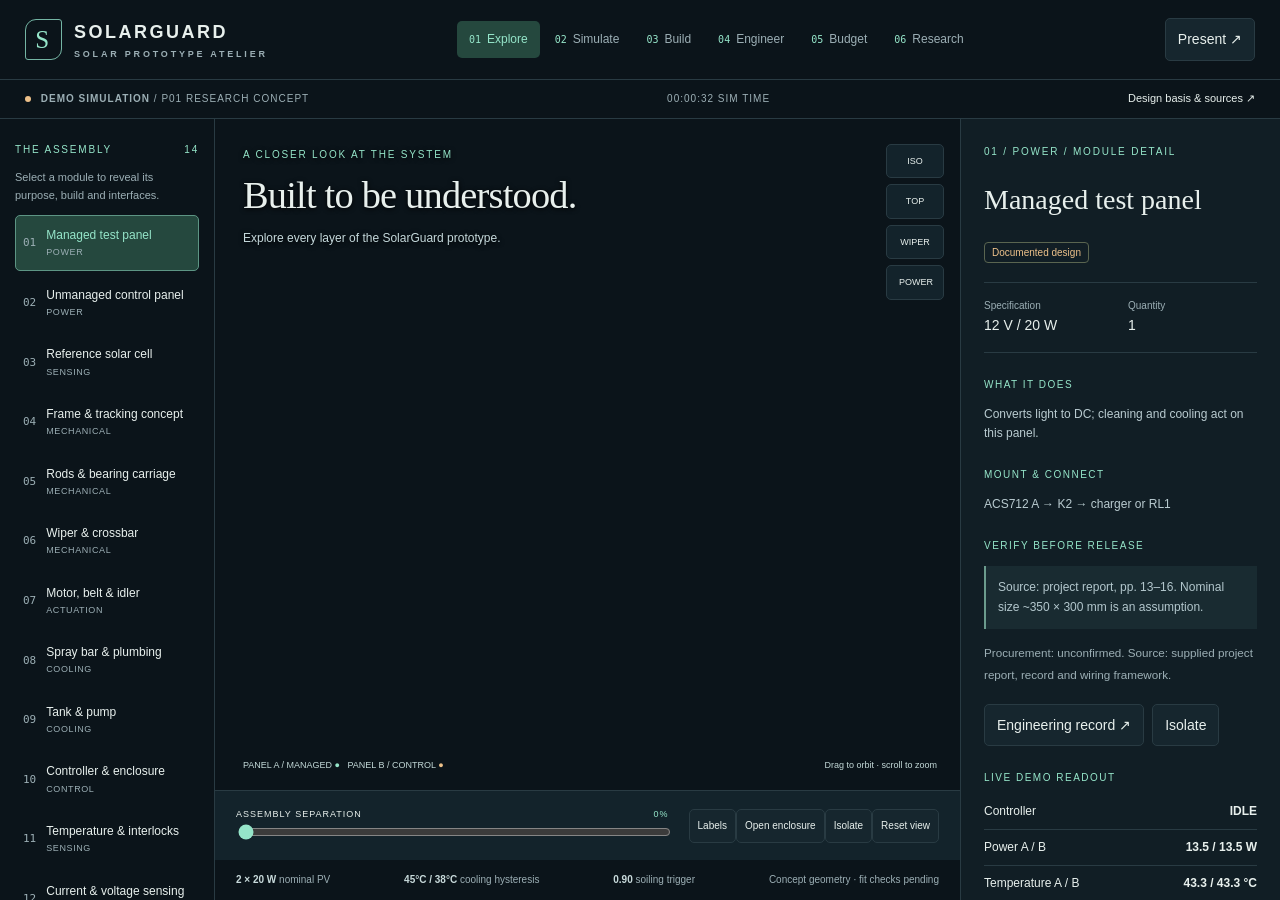
==== index.html @ 278e2b36 "Add SolarGuard website" ====
<!doctype html><html lang="en"><head><meta charset="utf-8"><meta name="viewport" content="width=device-width,initial-scale=1"><meta name="description" content="SolarGuard interactive solar cleaning and cooling prototype atelier"><title>SolarGuard · Solar Prototype Atelier</title><link rel="stylesheet" href="style.css"></head><body>
<header><a class="brand" href="#explore"><span class="mark">S</span><span>SOLARGUARD<small>SOLAR PROTOTYPE ATELIER</small></span></a><nav aria-label="Main navigation"></nav><button id="present">Present ↗</button></header>
<div class="ribbon"><span><i></i> <b id="source-status">DEMO SIMULATION</b> / P01 RESEARCH CONCEPT</span><span id="ribbon-clock">00:00:00</span><button id="sources">Design basis & sources ↗</button></div>
<main id="workspace"><aside class="parts"><div class="eyebrow">THE ASSEMBLY <span>14</span></div><p class="muted">Select a module to reveal its purpose, build and interfaces.</p><div id="part-list"></div><footer><div class="eyebrow">DESIGN INTENT</div><p>Cleaner panels.<br>Smarter decisions.<br>Measured trade-offs.</p><small>Documented design + browser demonstration. Physical validation pending.</small></footer></aside>
<section class="center"><div id="stage"><iframe src="twin.html" title="Interactive SolarGuard 3D assembly" id="twin"></iframe><div id="fallback" hidden></div><div class="stage-title"><div class="eyebrow">A CLOSER LOOK AT THE SYSTEM</div><h1>Built to be understood.</h1><p>Explore every layer of the SolarGuard prototype.</p></div><div class="camera-tools"><button data-camera="ov">ISO</button><button data-camera="top">TOP</button><button data-camera="cl">WIPER</button><button data-camera="el">POWER</button></div><div class="stage-caption"><span>PANEL A / MANAGED <b class="mint">●</b> &nbsp; PANEL B / CONTROL <b class="gold">●</b></span><span>Drag to orbit · scroll to zoom</span></div></div>
<div class="stage-controls"><label>ASSEMBLY SEPARATION <output id="explode-value">0%</output><input id="explode" type="range" min="0" max="100" value="0"></label><div><button id="labels">Labels</button><button id="xray">Open enclosure</button><button id="isolate">Isolate</button><button id="camera-reset">Reset view</button></div></div><div class="scene-footer"><span><b>2 × 20 W</b> nominal PV</span><span><b>45°C / 38°C</b> cooling hysteresis</span><span><b>0.90</b> soiling trigger</span><span>Concept geometry · fit checks pending</span></div></section>
<aside class="inspector" id="inspector"></aside></main>
<section id="content" hidden></section>
<div id="tour" hidden><span id="tour-progress"></span><button id="tour-prev">← Previous</button><button id="tour-next">Next chapter →</button><button id="fullscreen">Fullscreen</button><button id="tour-exit">Exit</button></div>
<dialog id="modal"><div class="modal-head"><span id="modal-title"></span><button id="modal-close" aria-label="Close dialog">✕</button></div><div id="modal-body"></div></dialog>
<div id="toast" role="status"></div><script type="module" src="app.js"></script></body></html>
---- style.css ----
:root{--bg:#0b141a;--panel:#111e25;--surface:#16262e;--line:#293b43;--text:#e8f0ed;--muted:#9cafb5;--mint:#95e5c9;--gold:#edc18a;--bad:#ff7a7a}*{box-sizing:border-box}body{margin:0;background:var(--bg);color:var(--text);font:14px/1.6 'Segoe UI',Arial,sans-serif}button,input,select{font:inherit}button,a{touch-action:manipulation}button{border:1px solid var(--line);color:var(--text);background:var(--surface);border-radius:5px;padding:9px 12px;cursor:pointer}button:hover{background:#244039;border-color:#6e9b8d}button:focus-visible,a:focus-visible,input:focus-visible,select:focus-visible{outline:2px solid var(--mint);outline-offset:3px}button.active{background:#25483e;color:var(--mint);border-color:#5d9584}button.primary{background:var(--mint);color:#102a25;font-weight:650}button.danger{border-color:var(--bad);color:var(--bad)}button:disabled{opacity:.45;cursor:not-allowed}a{color:var(--mint)}header{min-height:80px;padding:14px 25px;display:flex;align-items:center;justify-content:space-between;gap:20px;border-bottom:1px solid var(--line)}.brand{display:flex;align-items:center;gap:12px;text-decoration:none;color:var(--text);letter-spacing:2.5px;font-weight:600;font-size:18px}.brand small{display:block;letter-spacing:2.8px;color:var(--muted);font-size:9px}.mark{width:37px;height:41px;border:1px solid #74b5a4;border-radius:11px 3px;display:grid;place-items:center;color:var(--mint);font:25px Georgia,serif}nav{display:flex;gap:3px}nav button{border:0;background:transparent;color:var(--muted);font-size:12px}nav small{font:10px monospace;margin-right:6px;color:var(--mint)}.ribbon{height:39px;display:flex;gap:20px;justify-content:space-between;align-items:center;padding:0 25px;color:var(--muted);font-size:10px;letter-spacing:1px;border-bottom:1px solid var(--line)}.ribbon button{border:0;background:none;padding:0;font-size:11px}.ribbon i{display:inline-block;width:6px;height:6px;background:var(--gold);border-radius:50%;margin-right:6px}#workspace{display:grid;grid-template-columns:215px minmax(350px,1fr) 320px;height:calc(100dvh - 119px);min-height:600px}.parts{border-right:1px solid var(--line);padding:23px 15px;overflow:auto}.eyebrow{color:var(--mint);letter-spacing:1.8px;font-size:10px}.eyebrow span{float:right}.muted,small{color:var(--muted)}.parts p{font-size:11px}.part{display:flex;align-items:center;gap:10px;width:100%;border-color:transparent;text-align:left;font-size:12px;padding:10px 7px;margin-bottom:4px;background:transparent}.part em{font:11px monospace;color:var(--muted);font-style:normal}.part small{font-size:9px;display:block;letter-spacing:.6px}.parts footer{border-top:1px solid var(--line);margin-top:20px;padding-top:24px}.parts footer p{font:20px/1.5 Georgia;color:#b6ccc5}.center{min-width:0;display:flex;flex-direction:column}#stage{position:relative;min-height:360px;flex:1;background:radial-gradient(ellipse,#25444c,#101e27);overflow:hidden}iframe{border:0;width:100%;height:100%;position:absolute;inset:0}.stage-title{position:absolute;left:28px;top:28px;pointer-events:none;max-width:80%;text-shadow:0 1px 5px #000}h1{font:clamp(28px,3vw,42px)/1.15 Georgia,serif;font-weight:400;letter-spacing:-.8px;margin:10px 0}h2{font:30px/1.2 Georgia,serif;font-weight:400}h3{font-weight:500;font-size:18px}.stage-title p{font-size:12px;color:#c5d9dc}.camera-tools{position:absolute;right:16px;top:25px;display:flex;flex-direction:column;gap:6px}.camera-tools button{font-size:9px;width:58px;background:#14252ee8}.stage-caption{position:absolute;bottom:18px;left:28px;right:23px;display:flex;justify-content:space-between;font-size:9px;color:#c3d9d8;pointer-events:none}.stage-controls{padding:16px 21px;display:flex;align-items:center;gap:20px;background:#13232b;border-top:1px solid var(--line)}.stage-controls label{flex:1;font-size:9px;letter-spacing:1px}.stage-controls output{float:right;color:var(--mint)}input[type=range]{width:100%;accent-color:var(--mint)}.stage-controls button{font-size:10px;padding:8px}.scene-footer{display:flex;flex-wrap:wrap;justify-content:space-between;gap:8px;padding:12px 21px;font-size:10px;color:var(--muted)}.scene-footer b{color:#c8dadb}.inspector{background:var(--panel);border-left:1px solid var(--line);overflow:auto;padding:25px 23px}.inspector h2{font-size:28px}.pill{font-size:10px;border:1px solid #5a6550;color:var(--gold);padding:4px 7px;border-radius:4px}.section-label{font-size:10px;letter-spacing:1.5px;color:var(--mint);margin:24px 0 8px}.detail{font-size:12px;color:#b9cbd0}.info-note{font-size:12px;padding:12px;background:#192b31;border-left:2px solid #6b9b8d;color:#b3c7cd}.spec-grid{display:grid;grid-template-columns:1fr 1fr;gap:15px;border-block:1px solid var(--line);padding:15px 0;margin:20px 0}.spec-grid small{display:block;font-size:10px}.mint{color:var(--mint)}.gold{color:var(--gold)}#content{max-width:1420px;margin:auto;padding:38px 36px 80px}.page-head{display:flex;justify-content:space-between;align-items:end;gap:24px;margin-bottom:28px}.page-head p{max-width:780px;color:var(--muted)}.grid{display:grid;grid-template-columns:repeat(2,minmax(0,1fr));gap:24px}.grid.three{grid-template-columns:repeat(3,minmax(0,1fr))}.panel{background:var(--panel);border:1px solid var(--line);padding:24px;border-radius:6px}.panel h3{margin:0 0 16px}.controls{display:grid;grid-template-columns:1fr 1fr;gap:15px}.control label{display:flex;justify-content:space-between;font-size:12px;color:var(--muted)}.buttons{display:flex;gap:8px;flex-wrap:wrap;margin:18px 0}.metrics{display:grid;grid-template-columns:repeat(4,1fr);gap:20px;margin:20px 0}.metric{border-top:1px solid var(--line);padding-top:12px}.metric strong{font:28px Georgia;color:var(--mint);display:block}.metric small{font-size:11px}.readout{font:38px Georgia;color:var(--mint)}.row{display:flex;justify-content:space-between;gap:14px;border-bottom:1px solid var(--line);padding:8px 0;font-size:12px}.chart{width:100%;height:220px;background:#0c1920;border:1px solid var(--line)}select,input[type=number],input[type=text],input[type=search]{color:var(--text);background:var(--surface);border:1px solid var(--line);padding:8px;border-radius:4px;max-width:100%}.check{display:flex;align-items:start;gap:16px;padding:18px 0;border-bottom:1px solid var(--line)}input[type=checkbox]{accent-color:var(--mint);width:18px;height:18px}.check small{display:block}.table-wrap{overflow:auto}table{width:100%;border-collapse:collapse;font-size:12px;text-align:left}th{font-size:10px;color:var(--muted);text-transform:uppercase;letter-spacing:1px;font-weight:500}td,th{padding:13px 9px;border-bottom:1px solid var(--line)}td input{width:86px}td select{font-size:11px}.diagram{width:100%;border:1px solid var(--line);cursor:zoom-in}.roadmap{display:grid;grid-template-columns:repeat(6,1fr);gap:1px;background:var(--line);margin:26px 0}.roadmap div{background:var(--panel);padding:20px 14px}.roadmap b{font:22px Georgia;color:var(--gold);display:block}.roadmap input{width:100%;font-size:11px;margin-top:15px}pre{white-space:pre-wrap;overflow-wrap:anywhere;font:12px/1.7 monospace;color:var(--muted)}dialog{width:min(1050px,94vw);max-height:90dvh;background:var(--panel);color:var(--text);border:1px solid #4b686e;border-radius:10px;padding:0}dialog::backdrop{background:#030a10ba;backdrop-filter:blur(5px)}.modal-head{display:flex;justify-content:space-between;align-items:center;padding:16px 24px;border-bottom:1px solid var(--line)}#modal-body{padding:26px}#modal-body img{max-width:100%;height:auto}#modal-body iframe{position:relative;height:65vh}#tour{position:fixed;bottom:15px;left:50%;transform:translateX(-50%);display:flex;align-items:center;gap:10px;background:#0b1a20ef;border:1px solid #456660;border-radius:8px;padding:12px;z-index:20;white-space:nowrap}#tour-progress{font:12px monospace;color:var(--mint)}#toast{position:fixed;right:20px;bottom:20px;max-width:350px;padding:12px 18px;background:var(--surface);border:1px solid var(--mint);z-index:50;display:none}.log{max-height:180px;overflow:auto;font:11px/1.7 monospace;color:var(--muted)}#fallback{position:absolute;inset:120px 30px 70px;display:grid;grid-template-columns:1fr 1fr;gap:12px;background:#111e25;padding:20px;overflow:auto}#fallback button{background:linear-gradient(135deg,#1a5a9a,#0e386a)}.tour-title{border-left:2px solid var(--mint);padding-left:20px;margin-bottom:20px}.empty{padding:30px;color:var(--muted);border:1px dashed var(--line)}[hidden]{display:none!important}@media(max-width:1150px){#workspace{grid-template-columns:180px minmax(300px,1fr) 280px}.stage-controls{flex-wrap:wrap}.stage-controls label{min-width:100%}header{gap:8px;padding:14px}nav small{display:none}nav button{padding:8px}.metrics{grid-template-columns:repeat(2,1fr)}}@media(max-width:900px){#workspace{grid-template-columns:minmax(300px,1fr) 280px}.parts{display:none}nav{order:3;width:100%;justify-content:space-between}header{flex-wrap:wrap}.grid.three{grid-template-columns:1fr 1fr}.roadmap{grid-template-columns:repeat(3,1fr)}.ribbon span:nth-child(2){display:none}}@media(max-width:650px){#workspace{display:block;height:auto}.center{height:580px}.inspector{border-top:1px solid var(--line);border-left:0}#content{padding:28px 18px 90px}.grid,.grid.three{grid-template-columns:1fr}.page-head{display:block}.controls{grid-template-columns:1fr}.ribbon{padding:0 14px;font-size:8px}.ribbon button{font-size:9px}.stage-title{left:18px;top:20px;max-width:70%}.stage-title h1{font-size:28px}.stage-caption{left:18px;font-size:8px}.stage-caption span:last-child{display:none}.brand{font-size:15px}.roadmap{grid-template-columns:1fr 1fr}#tour{max-width:96vw;white-space:normal;gap:5px}#tour button{font-size:10px;padding:6px}#tour-progress{display:none}.panel{padding:18px}nav button{font-size:11px;padding:6px}#fallback{inset:120px 20px 40px}}@media(prefers-reduced-motion:reduce){*{scroll-behavior:auto!important;transition:none!important}}@media print{header,.ribbon,#tour,button{display:none!important}body{color:#111;background:white}.panel{background:white;color:#111;border:1px solid #999}#content{max-width:none}}
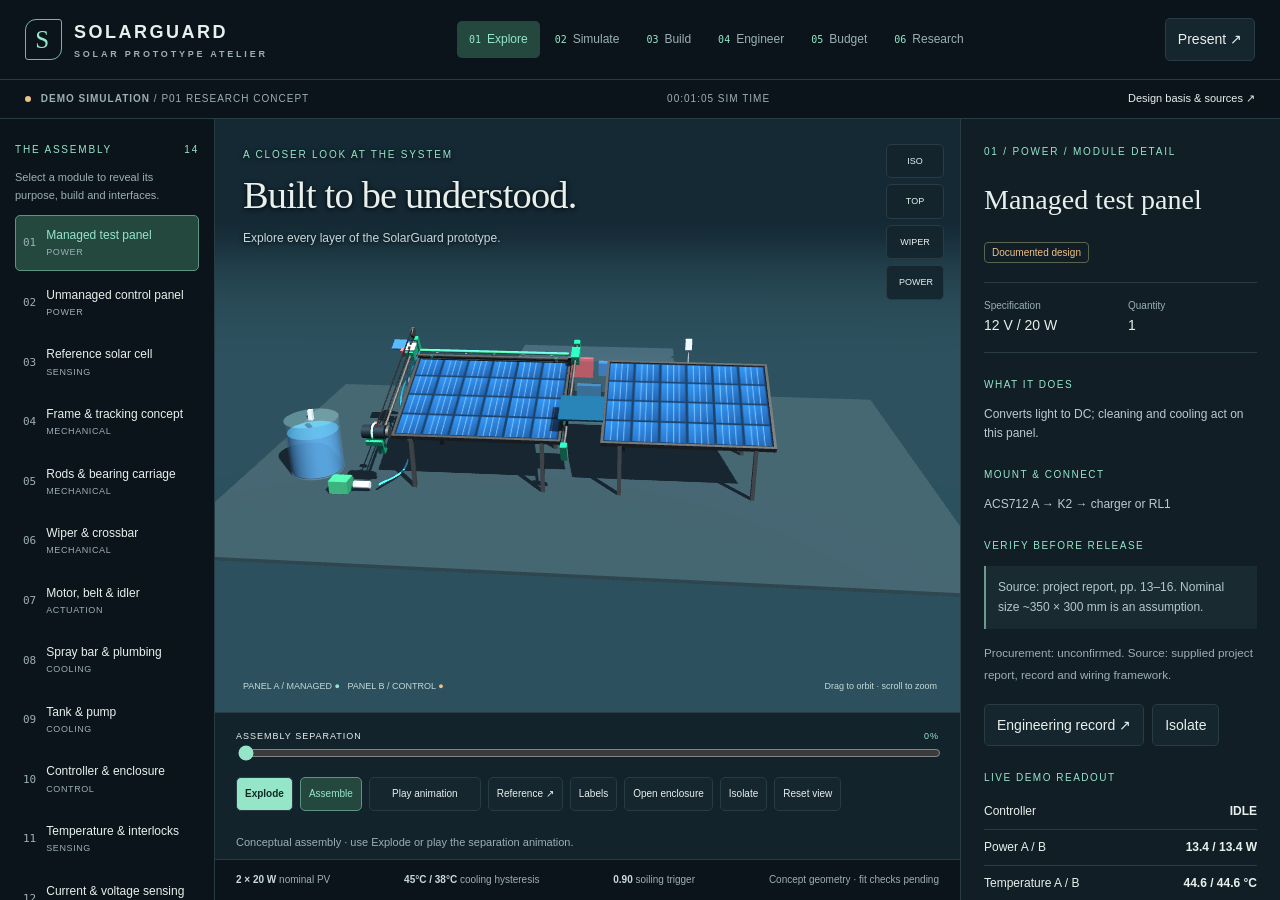
==== commit a65a09ab: "Add animated exploded assembly and mechanical reference views Add smooth assembled/exploded transiti" ====
--- a/index.html
+++ b/index.html
@@ -3,7 +3,7 @@
 <div class="ribbon"><span><i></i> <b id="source-status">DEMO SIMULATION</b> / P01 RESEARCH CONCEPT</span><span id="ribbon-clock">00:00:00</span><button id="sources">Design basis & sources ↗</button></div>
 <main id="workspace"><aside class="parts"><div class="eyebrow">THE ASSEMBLY <span>14</span></div><p class="muted">Select a module to reveal its purpose, build and interfaces.</p><div id="part-list"></div><footer><div class="eyebrow">DESIGN INTENT</div><p>Cleaner panels.<br>Smarter decisions.<br>Measured trade-offs.</p><small>Documented design + browser demonstration. Physical validation pending.</small></footer></aside>
 <section class="center"><div id="stage"><iframe src="twin.html" title="Interactive SolarGuard 3D assembly" id="twin"></iframe><div id="fallback" hidden></div><div class="stage-title"><div class="eyebrow">A CLOSER LOOK AT THE SYSTEM</div><h1>Built to be understood.</h1><p>Explore every layer of the SolarGuard prototype.</p></div><div class="camera-tools"><button data-camera="ov">ISO</button><button data-camera="top">TOP</button><button data-camera="cl">WIPER</button><button data-camera="el">POWER</button></div><div class="stage-caption"><span>PANEL A / MANAGED <b class="mint">●</b> &nbsp; PANEL B / CONTROL <b class="gold">●</b></span><span>Drag to orbit · scroll to zoom</span></div></div>
-<div class="stage-controls"><label>ASSEMBLY SEPARATION <output id="explode-value">0%</output><input id="explode" type="range" min="0" max="100" value="0"></label><div><button id="labels">Labels</button><button id="xray">Open enclosure</button><button id="isolate">Isolate</button><button id="camera-reset">Reset view</button></div></div><div class="scene-footer"><span><b>2 × 20 W</b> nominal PV</span><span><b>45°C / 38°C</b> cooling hysteresis</span><span><b>0.90</b> soiling trigger</span><span>Concept geometry · fit checks pending</span></div></section>
+<div class="stage-controls"><label>ASSEMBLY SEPARATION <output id="explode-value">0%</output><input id="explode" type="range" min="0" max="100" value="0"></label><div class="assembly-buttons"><button id="explode-assembly" class="primary">Explode</button><button id="assemble">Assemble</button><button id="explosion-play" aria-pressed="false">Play animation</button><button id="assembly-reference">Reference ↗</button><button id="labels">Labels</button><button id="xray">Open enclosure</button><button id="isolate">Isolate</button><button id="camera-reset">Reset view</button></div></div><p id="explosion-status" class="assembly-status" role="status">Conceptual assembly · use Explode or play the separation animation.</p><div class="scene-footer"><span><b>2 × 20 W</b> nominal PV</span><span><b>45°C / 38°C</b> cooling hysteresis</span><span><b>0.90</b> soiling trigger</span><span>Concept geometry · fit checks pending</span></div></section>
 <aside class="inspector" id="inspector"></aside></main>
 <section id="content" hidden></section>
 <div id="tour" hidden><span id="tour-progress"></span><button id="tour-prev">← Previous</button><button id="tour-next">Next chapter →</button><button id="fullscreen">Fullscreen</button><button id="tour-exit">Exit</button></div>
--- a/style.css
+++ b/style.css
@@ -1 +1,4 @@
 :root{--bg:#0b141a;--panel:#111e25;--surface:#16262e;--line:#293b43;--text:#e8f0ed;--muted:#9cafb5;--mint:#95e5c9;--gold:#edc18a;--bad:#ff7a7a}*{box-sizing:border-box}body{margin:0;background:var(--bg);color:var(--text);font:14px/1.6 'Segoe UI',Arial,sans-serif}button,input,select{font:inherit}button,a{touch-action:manipulation}button{border:1px solid var(--line);color:var(--text);background:var(--surface);border-radius:5px;padding:9px 12px;cursor:pointer}button:hover{background:#244039;border-color:#6e9b8d}button:focus-visible,a:focus-visible,input:focus-visible,select:focus-visible{outline:2px solid var(--mint);outline-offset:3px}button.active{background:#25483e;color:var(--mint);border-color:#5d9584}button.primary{background:var(--mint);color:#102a25;font-weight:650}button.danger{border-color:var(--bad);color:var(--bad)}button:disabled{opacity:.45;cursor:not-allowed}a{color:var(--mint)}header{min-height:80px;padding:14px 25px;display:flex;align-items:center;justify-content:space-between;gap:20px;border-bottom:1px solid var(--line)}.brand{display:flex;align-items:center;gap:12px;text-decoration:none;color:var(--text);letter-spacing:2.5px;font-weight:600;font-size:18px}.brand small{display:block;letter-spacing:2.8px;color:var(--muted);font-size:9px}.mark{width:37px;height:41px;border:1px solid #74b5a4;border-radius:11px 3px;display:grid;place-items:center;color:var(--mint);font:25px Georgia,serif}nav{display:flex;gap:3px}nav button{border:0;background:transparent;color:var(--muted);font-size:12px}nav small{font:10px monospace;margin-right:6px;color:var(--mint)}.ribbon{height:39px;display:flex;gap:20px;justify-content:space-between;align-items:center;padding:0 25px;color:var(--muted);font-size:10px;letter-spacing:1px;border-bottom:1px solid var(--line)}.ribbon button{border:0;background:none;padding:0;font-size:11px}.ribbon i{display:inline-block;width:6px;height:6px;background:var(--gold);border-radius:50%;margin-right:6px}#workspace{display:grid;grid-template-columns:215px minmax(350px,1fr) 320px;height:calc(100dvh - 119px);min-height:600px}.parts{border-right:1px solid var(--line);padding:23px 15px;overflow:auto}.eyebrow{color:var(--mint);letter-spacing:1.8px;font-size:10px}.eyebrow span{float:right}.muted,small{color:var(--muted)}.parts p{font-size:11px}.part{display:flex;align-items:center;gap:10px;width:100%;border-color:transparent;text-align:left;font-size:12px;padding:10px 7px;margin-bottom:4px;background:transparent}.part em{font:11px monospace;color:var(--muted);font-style:normal}.part small{font-size:9px;display:block;letter-spacing:.6px}.parts footer{border-top:1px solid var(--line);margin-top:20px;padding-top:24px}.parts footer p{font:20px/1.5 Georgia;color:#b6ccc5}.center{min-width:0;display:flex;flex-direction:column}#stage{position:relative;min-height:360px;flex:1;background:radial-gradient(ellipse,#25444c,#101e27);overflow:hidden}iframe{border:0;width:100%;height:100%;position:absolute;inset:0}.stage-title{position:absolute;left:28px;top:28px;pointer-events:none;max-width:80%;text-shadow:0 1px 5px #000}h1{font:clamp(28px,3vw,42px)/1.15 Georgia,serif;font-weight:400;letter-spacing:-.8px;margin:10px 0}h2{font:30px/1.2 Georgia,serif;font-weight:400}h3{font-weight:500;font-size:18px}.stage-title p{font-size:12px;color:#c5d9dc}.camera-tools{position:absolute;right:16px;top:25px;display:flex;flex-direction:column;gap:6px}.camera-tools button{font-size:9px;width:58px;background:#14252ee8}.stage-caption{position:absolute;bottom:18px;left:28px;right:23px;display:flex;justify-content:space-between;font-size:9px;color:#c3d9d8;pointer-events:none}.stage-controls{padding:16px 21px;display:flex;align-items:center;gap:20px;background:#13232b;border-top:1px solid var(--line)}.stage-controls label{flex:1;font-size:9px;letter-spacing:1px}.stage-controls output{float:right;color:var(--mint)}input[type=range]{width:100%;accent-color:var(--mint)}.stage-controls button{font-size:10px;padding:8px}.scene-footer{display:flex;flex-wrap:wrap;justify-content:space-between;gap:8px;padding:12px 21px;font-size:10px;color:var(--muted)}.scene-footer b{color:#c8dadb}.inspector{background:var(--panel);border-left:1px solid var(--line);overflow:auto;padding:25px 23px}.inspector h2{font-size:28px}.pill{font-size:10px;border:1px solid #5a6550;color:var(--gold);padding:4px 7px;border-radius:4px}.section-label{font-size:10px;letter-spacing:1.5px;color:var(--mint);margin:24px 0 8px}.detail{font-size:12px;color:#b9cbd0}.info-note{font-size:12px;padding:12px;background:#192b31;border-left:2px solid #6b9b8d;color:#b3c7cd}.spec-grid{display:grid;grid-template-columns:1fr 1fr;gap:15px;border-block:1px solid var(--line);padding:15px 0;margin:20px 0}.spec-grid small{display:block;font-size:10px}.mint{color:var(--mint)}.gold{color:var(--gold)}#content{max-width:1420px;margin:auto;padding:38px 36px 80px}.page-head{display:flex;justify-content:space-between;align-items:end;gap:24px;margin-bottom:28px}.page-head p{max-width:780px;color:var(--muted)}.grid{display:grid;grid-template-columns:repeat(2,minmax(0,1fr));gap:24px}.grid.three{grid-template-columns:repeat(3,minmax(0,1fr))}.panel{background:var(--panel);border:1px solid var(--line);padding:24px;border-radius:6px}.panel h3{margin:0 0 16px}.controls{display:grid;grid-template-columns:1fr 1fr;gap:15px}.control label{display:flex;justify-content:space-between;font-size:12px;color:var(--muted)}.buttons{display:flex;gap:8px;flex-wrap:wrap;margin:18px 0}.metrics{display:grid;grid-template-columns:repeat(4,1fr);gap:20px;margin:20px 0}.metric{border-top:1px solid var(--line);padding-top:12px}.metric strong{font:28px Georgia;color:var(--mint);display:block}.metric small{font-size:11px}.readout{font:38px Georgia;color:var(--mint)}.row{display:flex;justify-content:space-between;gap:14px;border-bottom:1px solid var(--line);padding:8px 0;font-size:12px}.chart{width:100%;height:220px;background:#0c1920;border:1px solid var(--line)}select,input[type=number],input[type=text],input[type=search]{color:var(--text);background:var(--surface);border:1px solid var(--line);padding:8px;border-radius:4px;max-width:100%}.check{display:flex;align-items:start;gap:16px;padding:18px 0;border-bottom:1px solid var(--line)}input[type=checkbox]{accent-color:var(--mint);width:18px;height:18px}.check small{display:block}.table-wrap{overflow:auto}table{width:100%;border-collapse:collapse;font-size:12px;text-align:left}th{font-size:10px;color:var(--muted);text-transform:uppercase;letter-spacing:1px;font-weight:500}td,th{padding:13px 9px;border-bottom:1px solid var(--line)}td input{width:86px}td select{font-size:11px}.diagram{width:100%;border:1px solid var(--line);cursor:zoom-in}.roadmap{display:grid;grid-template-columns:repeat(6,1fr);gap:1px;background:var(--line);margin:26px 0}.roadmap div{background:var(--panel);padding:20px 14px}.roadmap b{font:22px Georgia;color:var(--gold);display:block}.roadmap input{width:100%;font-size:11px;margin-top:15px}pre{white-space:pre-wrap;overflow-wrap:anywhere;font:12px/1.7 monospace;color:var(--muted)}dialog{width:min(1050px,94vw);max-height:90dvh;background:var(--panel);color:var(--text);border:1px solid #4b686e;border-radius:10px;padding:0}dialog::backdrop{background:#030a10ba;backdrop-filter:blur(5px)}.modal-head{display:flex;justify-content:space-between;align-items:center;padding:16px 24px;border-bottom:1px solid var(--line)}#modal-body{padding:26px}#modal-body img{max-width:100%;height:auto}#modal-body iframe{position:relative;height:65vh}#tour{position:fixed;bottom:15px;left:50%;transform:translateX(-50%);display:flex;align-items:center;gap:10px;background:#0b1a20ef;border:1px solid #456660;border-radius:8px;padding:12px;z-index:20;white-space:nowrap}#tour-progress{font:12px monospace;color:var(--mint)}#toast{position:fixed;right:20px;bottom:20px;max-width:350px;padding:12px 18px;background:var(--surface);border:1px solid var(--mint);z-index:50;display:none}.log{max-height:180px;overflow:auto;font:11px/1.7 monospace;color:var(--muted)}#fallback{position:absolute;inset:120px 30px 70px;display:grid;grid-template-columns:1fr 1fr;gap:12px;background:#111e25;padding:20px;overflow:auto}#fallback button{background:linear-gradient(135deg,#1a5a9a,#0e386a)}.tour-title{border-left:2px solid var(--mint);padding-left:20px;margin-bottom:20px}.empty{padding:30px;color:var(--muted);border:1px dashed var(--line)}[hidden]{display:none!important}@media(max-width:1150px){#workspace{grid-template-columns:180px minmax(300px,1fr) 280px}.stage-controls{flex-wrap:wrap}.stage-controls label{min-width:100%}header{gap:8px;padding:14px}nav small{display:none}nav button{padding:8px}.metrics{grid-template-columns:repeat(2,1fr)}}@media(max-width:900px){#workspace{grid-template-columns:minmax(300px,1fr) 280px}.parts{display:none}nav{order:3;width:100%;justify-content:space-between}header{flex-wrap:wrap}.grid.three{grid-template-columns:1fr 1fr}.roadmap{grid-template-columns:repeat(3,1fr)}.ribbon span:nth-child(2){display:none}}@media(max-width:650px){#workspace{display:block;height:auto}.center{height:580px}.inspector{border-top:1px solid var(--line);border-left:0}#content{padding:28px 18px 90px}.grid,.grid.three{grid-template-columns:1fr}.page-head{display:block}.controls{grid-template-columns:1fr}.ribbon{padding:0 14px;font-size:8px}.ribbon button{font-size:9px}.stage-title{left:18px;top:20px;max-width:70%}.stage-title h1{font-size:28px}.stage-caption{left:18px;font-size:8px}.stage-caption span:last-child{display:none}.brand{font-size:15px}.roadmap{grid-template-columns:1fr 1fr}#tour{max-width:96vw;white-space:normal;gap:5px}#tour button{font-size:10px;padding:6px}#tour-progress{display:none}.panel{padding:18px}nav button{font-size:11px;padding:6px}#fallback{inset:120px 20px 40px}}@media(prefers-reduced-motion:reduce){*{scroll-behavior:auto!important;transition:none!important}}@media print{header,.ribbon,#tour,button{display:none!important}body{color:#111;background:white}.panel{background:white;color:#111;border:1px solid #999}#content{max-width:none}}
+
+/* Assembly animation controls */
+.assembly-buttons{display:flex;flex-wrap:wrap;gap:7px}.stage-controls{flex-wrap:wrap;gap:12px}.stage-controls label{flex:1 1 220px}.assembly-status{margin:0;padding:7px 21px;background:#13232b;color:var(--muted);font-size:11px;border-bottom:1px solid var(--line)}#explosion-play{min-width:112px}.stage-controls .primary.active{background:#badfcc;color:#102a25}@media(max-width:650px){.assembly-status{font-size:10px}.stage-controls{padding:12px 18px}.assembly-buttons{gap:5px}}
